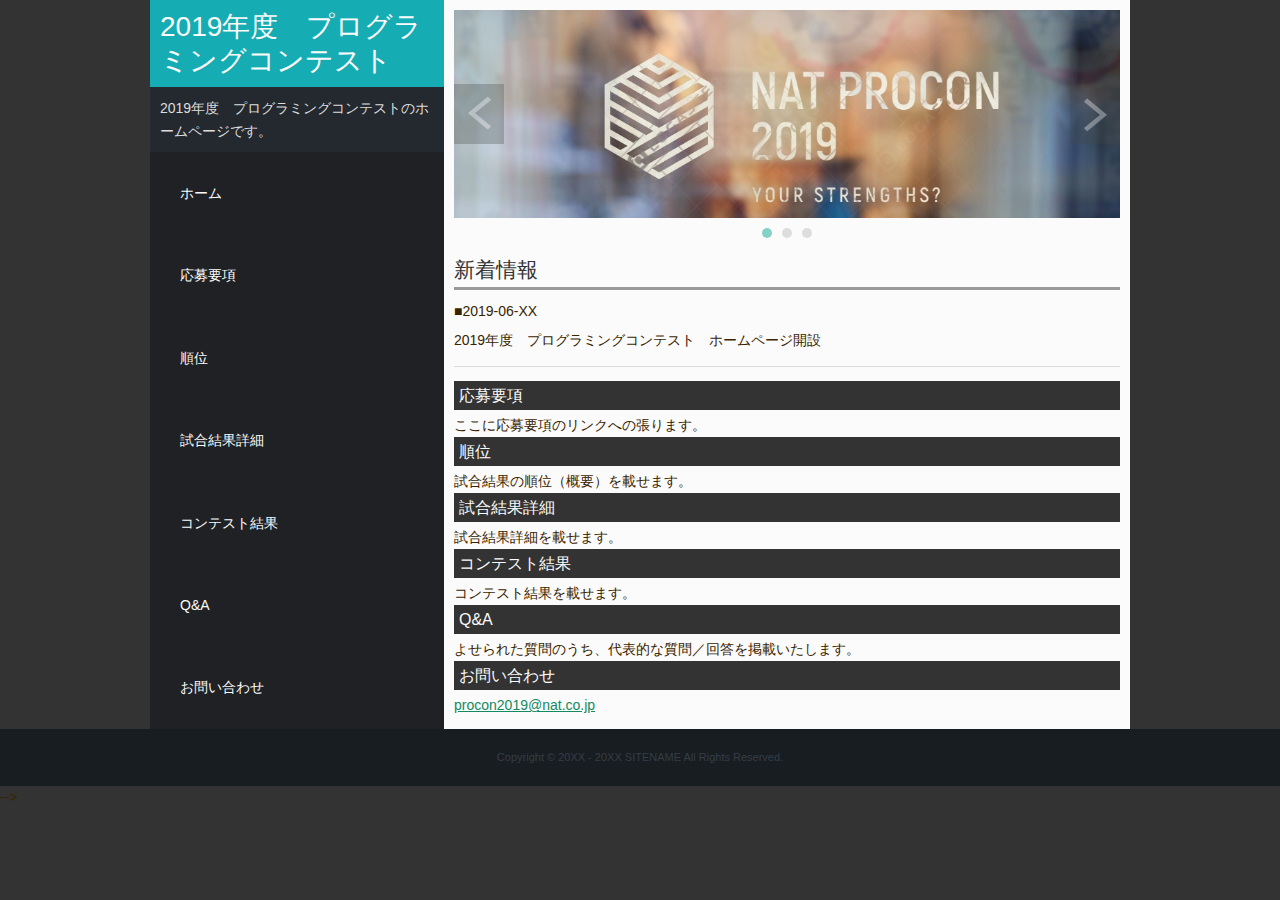
==== docs/index.html @ 1ce61e08 "changes" ====
<!DOCTYPE html>
<html lang="ja">
<head>
<meta charset="utf-8">
<title>2019年度　プログラミングコンテスト</title>
<meta name="viewport" content="width=device-width">
<meta name="keywords" content="">
<meta name="description" content="">
<link rel="stylesheet" type="text/css" href="css/style.css">
<script type="text/javascript" src="js/jquery.js"></script>
<script type="text/javascript" src="js/script.js"></script>
<script type="text/javascript" src="js/jquery.smoothscroll.js"></script>
<script type="text/javascript" src="js/jquery.scrollshow.js"></script>
<script type="text/javascript" src="js/jquery.rollover.js"></script>
<script type="text/javascript" src="js/jquery.slideshow.js"></script>
<script>
$(function($){
	$('html').smoothscroll({easing : 'swing', speed : 1000, margintop : 10});
	$('.totop').scrollshow({position : 500});
	$('.slide').slideshow({
		touch		: true,
		touchDistance : '80',
		bgImage	  : false,
		autoSlide	: true,
		effect	   : 'slide',
		repeat	   : true,
		easing	   : 'swing',
		interval	 : 3000,
		duration	 : 500,
		imgHoverStop : true,
		navHoverStop : true,
		navImg	   : false,
		navImgCustom : false,
		navImgSuffix : ''
	});
	$('.slidePrev img').rollover();
	$('.slideNext img').rollover();
	});
</script>
<!--[if lt IE 9]>
	<script src="js/html5shiv.js"></script>
	<script src="js/css3-mediaqueries.js"></script>
<![endif]-->
</head>
<body>
<div id="contents">
	<div id="sub">
		<header>
			<h1><a href="index.html">2019年度　プログラミングコンテスト</a></h1>
			<p class="summary">
			2019年度　プログラミングコンテストのホームページです。
			</p>
		</header>
		<nav>
			<h3>メニュー<span id="navBtn"><span id="navBtnIcon"></span></span></h3>
			<ul>
				<li><a href="index.html">ホーム</a></li>
				<li><a href="index.html#ouboyoukou">応募要項</a></li>
				<li><a href="index.html#juni">順位</a></li>
				<li><a href="index.html#syousai">試合結果詳細</a></li>
				<li><a href="index.html#kekka">コンテスト結果</a></li>
				<li><a href="index.html#qa">Q&A</a></li>
				<li><a href="index.html#toiawase">お問い合わせ</a></li>
			</ul>
		</nav>
	</div><!-- /#sub -->
	<div id="main">
		<div class="slide">
			<ul class="slideInner">
				<li><a href="index.html"><img src="images/photo01.jpg" alt=""></a></li>
				<li><a href="index.html"><img src="images/photo02.jpg" alt=""></a></li>
				<li><a href="index.html"><img src="images/photo03.jpg" alt=""></a></li>
			</ul>
			<div class="slidePrev"><img src="images/nav_prev.png" alt="前へ"></div>
			<div class="slideNext"><img src="images/nav_next.png" alt="次へ"></div>
			<div class="controlNav"></div>
		</div><!-- /.slide -->
		<h2>新着情報</h2>
		<dl class="info">
		   <dt><span>2019-06-XX</span></dt>
		   <dd>
				 2019年度　プログラミングコンテスト　ホームページ開設
		   </dd>
		</dl>
		<div id="ouboyoukou" class="service">
			<h3>応募要項</h3>
			ここに応募要項のリンクへの張ります。
		</div><!-- /.service -->
		<div id="juni" class="staff">
			<h3>順位</h3>
			試合結果の順位（概要）を載せます。
		</div><!-- /.staff -->
		<div id="syousai" class="staff">
			<h3>試合結果詳細</h3>
			試合結果詳細を載せます。
		</div><!-- /.staff -->
		<div id="kekka" class="staff">
			<h3>コンテスト結果</h3>
			コンテスト結果を載せます。
		</div><!-- /.staff -->
		<div id="qa" class="staff">
			<h3>Q&A</h3>
			よせられた質問のうち、代表的な質問／回答を掲載いたします。
		</div><!-- /.staff -->
		<div id="toiawase" class="staff">
			<h3>お問い合わせ</h3>
			<a href="procon2019@nat.co.jp">procon2019@nat.co.jp</a>
		</div><!-- /.staff -->
	</div><!-- /#main -->
</div><!-- /#contents -->
<!--
<footer>
	<div class="footmenu">
		<ul>
			<li><a href="index.html">HOME</a></li>
			<li><a href="index.html">メニュー・料金</a></li>
			<li><a href="index.html">ご予約</a></li>
			<li><a href="index.html">ブログ</a></li>
			<li><a href="index.html">お問い合わせ</a></li>
			<li><a href="sample.html">SAMPLE</a></li>
		</ul>
	</div><!-- /.footmenu -->
	<div class="copyright">Copyright &#169; 20XX - 20XX SITENAME All Rights Reserved.</div><!-- /.copyright -->
</footer>
-->
<div class="totop"><a href="#"><img src="images/totop.png" alt="ページのトップへ戻る"></a></div><!-- /.totop -->
</body>
</html>
---- docs/css/style.css ----
@charset "UTF-8";

/*================================================
 *  CSSリセット
 ================================================*/
html,body,div,span,object,iframe,h1,h2,h3,h4,h5,h6,p,blockquote,pre,abbr,address,cite,code,del,dfn,em,img,ins,kbd,q,samp,small,strong,sub,sup,var,b,i,dl,dt,dd,ol,ul,li,fieldset,form,label,legend,table,caption,tbody,tfoot,thead,tr,th,td,article,aside,canvas,details,figcaption,figure,footer,header,hgroup,main,menu,nav,section,summary,time,mark,audio,video{margin:0;padding:0;border:0;outline:0;font-size:100%;vertical-align:baseline;background:transparent;font-weight:normal;}body{line-height:1}article,aside,details,figcaption,figure,footer,header,hgroup,menu,nav,section{display:block}ul{list-style:none}blockquote,q{quotes:none}blockquote:before,blockquote:after,q:before,q:after{content:none}a{margin:0;padding:0;font-size:100%;vertical-align:baseline;background:transparent}del{text-decoration:line-through}abbr[title],dfn[title]{border-bottom:1px dotted;cursor:help}table{border-collapse:collapse;border-spacing:0}hr{display:block;height:1px;border:0;border-top:1px solid #ccc;margin:1em 0;padding:0}input,select{vertical-align:middle}

/*================================================
 *  一般・共通設定
 ================================================*/
body {
	font-size:14px;
	color:#382400;
	font-family:"メイリオ",Meiryo,"ヒラギノ角ゴ Pro W3","Hiragino Kaku Gothic Pro",Osaka,"ＭＳ Ｐゴシック","MS PGothic",sans-serif;
	line-height:1.6;
	background:#333;
}

#contents {
	position:relative;
	overflow:hidden;
	width:980px;
	margin:0 auto;
	background:#fbfbfb;
}
@media screen and (min-width:768px) {
	#contents:before {
		position:absolute;
		top:0;
		left:0;
		width:30%;
		height:100%;
		content: '';
		background:#1f2124;
	}
}

#main {
	box-sizing: border-box;
	float:right;
	width:70%;
	padding:10px;
}

#sub {
	box-sizing: border-box;
	float:left;
	width:30%;
}

footer {
	box-sizing: border-box;
	width:980px;
	margin:0 auto;
}

a {
	color:#13895f;
}
a:hover {
	color:#2fa279;
}

h1 {
	color:#fbfbfb;
	font-size:28px;
	line-height:1.2;
}
h1 a {
	color:#fbfbfb;
	text-decoration:none;
}
h1 a:hover {
	color:#85d1c6;
}

h2 {
	margin-bottom:0.5em;
	font-size:21px;
	color:#333;
	border-bottom:3px solid #999;
}

h3 {
	margin-bottom:0.25em;
	padding:2px 5px;
	color:#fbfbfb;
	font-size:16px;
	background:#333;
}

h4 {
	margin-bottom:0.25em;
	font-size:16px;
	color:#15adb3;
}

h5 {
	margin-bottom:0.25em;
	padding:2px;
	font-size:16px;
	border-left:5px solid #15adb3;
	background:#eee;
}

h6 {
	margin-bottom:0.25em;
	color:#382400;
	font-size:14px;
	font-weight:bold;
}

p {
	margin:0 0 1em 0;
}

img {
	vertical-align:bottom;
}

em {
	font-weight:bold;
}

strong {
	font-weight:bold;
	color:#d45451;
}

pre {
	margin:1em 0;
	padding:1em;
}

blockquote {
	margin-bottom:1em;
	padding:1em;
	border:1px dotted #ddd;
	border-left:5px solid #ddd;
}

ul,ol,dl {
	margin:0 0 1em 0;
}
ul li {
	list-style:disc;
}
ol li {
	list-style:decimal;
}
li {
	margin-left:2em;
}

dt {
	margin-bottom:0.5em;
	border-bottom:1px dotted #ddd;
}
dt:before {
	content:"\0025a0";
}
dd {
	margin-bottom:1em;
}

table {
	width:100%;
	margin-bottom:1em;
	border-collapse:collapse;
	border:1px solid #ddd;
	background:#fff;
}
th {
	padding:10px;
	text-align:center;
	vertical-align:middle;
	border:1px solid #ddd;
	background:#eee;
}
td {
	padding:10px;
	text-align:left;
	border:1px solid #ddd;
}

/*================================================
 *  ヘッダー
 ================================================*/
header {
	position:relative;
	background:#15adb3;
}

header h1 {
	padding:10px;
}

.summary {
	margin:0;
	padding:10px;
	color:#ddd;
	background:#23292f;
}

/*================================================
 *  グローバルナビゲーション
 ================================================*/
nav {
	overflow:hidden;
	position:relative;
}
nav h3 {
	display:none;
}
nav ul {
	margin:0;
	padding:0;
}
nav li {
	list-style:none;
	margin:0;
	padding:0;
}
nav li a {
	display:block;
	padding:30px;
	color:#fbfbfb;
	text-decoration:none;
	background:#1f2124;
}
nav li a:hover {
	color:#fbfbfb;
	border-left: 8px solid #139095;
	background:#18191b;
	transition:all 0.2s ease 0s;
}

/*================================================
 *  フッター
 ================================================*/
footer {
	clear:both;
}

.footmenu {
	width:100%;
	padding:20px 0;
	overflow:hidden;
	background:#23292f;
}
.footmenu ul {
	position:relative;
	float:left;
	left:50%;
	margin:0;
	padding:0;
}
.footmenu li {
	position:relative;
	left:-50%;
	float:left;
	list-style:none;
	margin:0;
	padding:0 20px;
	font-size:12px;
	text-align:center;
}
.footmenu a {
	color:#13895f;
	text-decoration:none;
}
.footmenu a:hover {
	color:#fbfbfb;
}

.copyright {
	clear:both;
	padding:20px 0;
	font-size:11px;
	text-align:center;
	color:#333e48;
	background:#181d21;
}

/*================================================
 *  ページトップへの戻り
 ================================================*/
.totop {
	position:fixed;
	bottom:15px;
	right:15px;
}
.totop a {
	display:block;
	text-decoration:none;
}
.totop img {
	background:#15adb3;
}
.totop img:hover {
	background:#14c0c5;
}

/*================================================
 *  クラス
 ================================================*/
.textL {
	text-align:left;
}

.textR {
	text-align:right;
}

.list {
	padding:0 0 0 0.5em;
}
.list li {
	margin:0;
	padding:0 0 0 15px;
	list-style:none;
	background:url(../images/check.png) 0 5px no-repeat;
}

.info dt {
	border-bottom:none;
}
.info dd {
	padding-bottom:1em;
	border-bottom:1px solid #ddd;
}

.service {
	overflow:hidden;
}
.service ul {
	overflow:hidden;
	margin:1.492% -1.492% 0 0;
}
.service li {
	list-style:none;
	float:left;
	width:18.507%;
	margin:0 1.492% 1.492% 0;
}
.service li img {
	width:100%;
}

.staff {
	overflow:hidden;
}

.staff ul {
	overflow:hidden;
	margin:1.492% -1.492% 0 0;
}
.staff li {
	list-style:none;
	float:left;
	width:31.840%;
	margin:0 1.492% 1.492% 0;
}
.staff li:nth-child(3n+1) {
	clear:both;
}
.staff li img {
	width:100%;
	margin-bottom:2.5%;
}

/*================================================
 *  スライドショー
 ================================================*/
.slide {
	position:relative;
	width:100%;
	overflow:hidden;
	position:relative;
	margin-bottom:10px;
}

.slideInner {
	list-style:none;
	margin:0 0 5px 0;
	padding:0;
}
.slideInner li {
	position:absolute;
	width:100%;
	background:#fbfbfb;
	margin:0;
	padding:0;
}
.slideInner li img {
	width:100%;
}

.slidePrev {
	position:absolute;
	display:block;
	width:50px;
	height:60px;
	left:0;
	cursor:pointer;
	z-index:100;
}

.slideNext {
	position:absolute;
	display:block;
	width:50px;
	height:60px;
	right:0;
	cursor:pointer;
	z-index:100;
}

.controlNav {
	position:relative;
	float:left;
	left:50%;
}
.controlNav span {
	position:relative;
	left:-50%;
	float:left;
	margin:5px;
	-webkit-border-radius:5px;
	-moz-border-radius:5px;
	border-radius:5px;
	width:10px;
	height:10px;
	overflow:hidden;
	background:#ddd;
	text-indent:-9999px;
	vertical-align:middle;
}
.controlNav span:hover {
	background:#ccc;
	cursor:pointer;
}
.controlNav span.current {
	background:#85d1c6;
}


/*================================================
 *  タブレット向けデザイン
 ================================================*/
/* スクロールバーを考慮して20px大きいサイズで切り替え */
@media screen and (max-width:979px) {
	#contents {
		box-sizing: border-box;
		width:100%;
	}

	footer {
		width:100%;
	}
}

/*================================================
 *  スマートフォン向けデザイン
 ================================================*/
@media screen and (max-width:767px) {
	#main {
		float:none;
		width:100%;
	}

	#sub {
		float:none;
		width:100%;
	}
	nav {
		display:block;
		position:relative;
		width:100%;
	}
	nav h3 {
		display:block;
		cursor:pointer;
		margin-bottom:0;
		padding:10px;
		color:#ddd;
		background:#181d21;
		border:none;
	}
	nav li a {
		padding:10px 30px;
	}

	#navBtn {
		display:inline-block;
		position:absolute;
		top:10px;
		right:10px;
		width:30px;
		height:30px;
		border-radius:5%;
		background:#2a2a2a;
	}
	#navBtnIcon {
		display:block;
		position:absolute;
		top:50%;
		left:50%;
		width:14px;
		height:2px;
		margin:-1px 0 0 -7px;
		background:#15adb3;
		transition:.2s;
	}
	#navBtnIcon:before,
	#navBtnIcon:after {
		display:block;
		content:'';
		position:absolute;
		top:50%;
		left:0;
		width:14px;
		height:2px;
		background:#15adb3;
		transition:0.3s;
	}
	#navBtnIcon:before {
		margin-top:-6px;
	}
	#navBtnIcon:after {
		margin-top:4px;
	}
	#navBtn .close {
		background:transparent;
	}
	#navBtn .close:before,
	#navBtn .close:after {
		margin-top:0;
	}
	#navBtn .close:before {
		transform:rotate(-45deg);
		-webkit-transform:rotate(-45deg);
	}
	#navBtn .close:after {
		transform:rotate(-135deg);
		-webkit-transform:rotate(-135deg);
	}

	.service li {
		width:23.507%;
	}

	.staff li {
		width:48.507%;
	}
	.staff li:nth-child(2n+1) {
		clear:both;
	}
	.staff li:nth-child(3n+1) {
		clear:none;
		float:left;
	}
}
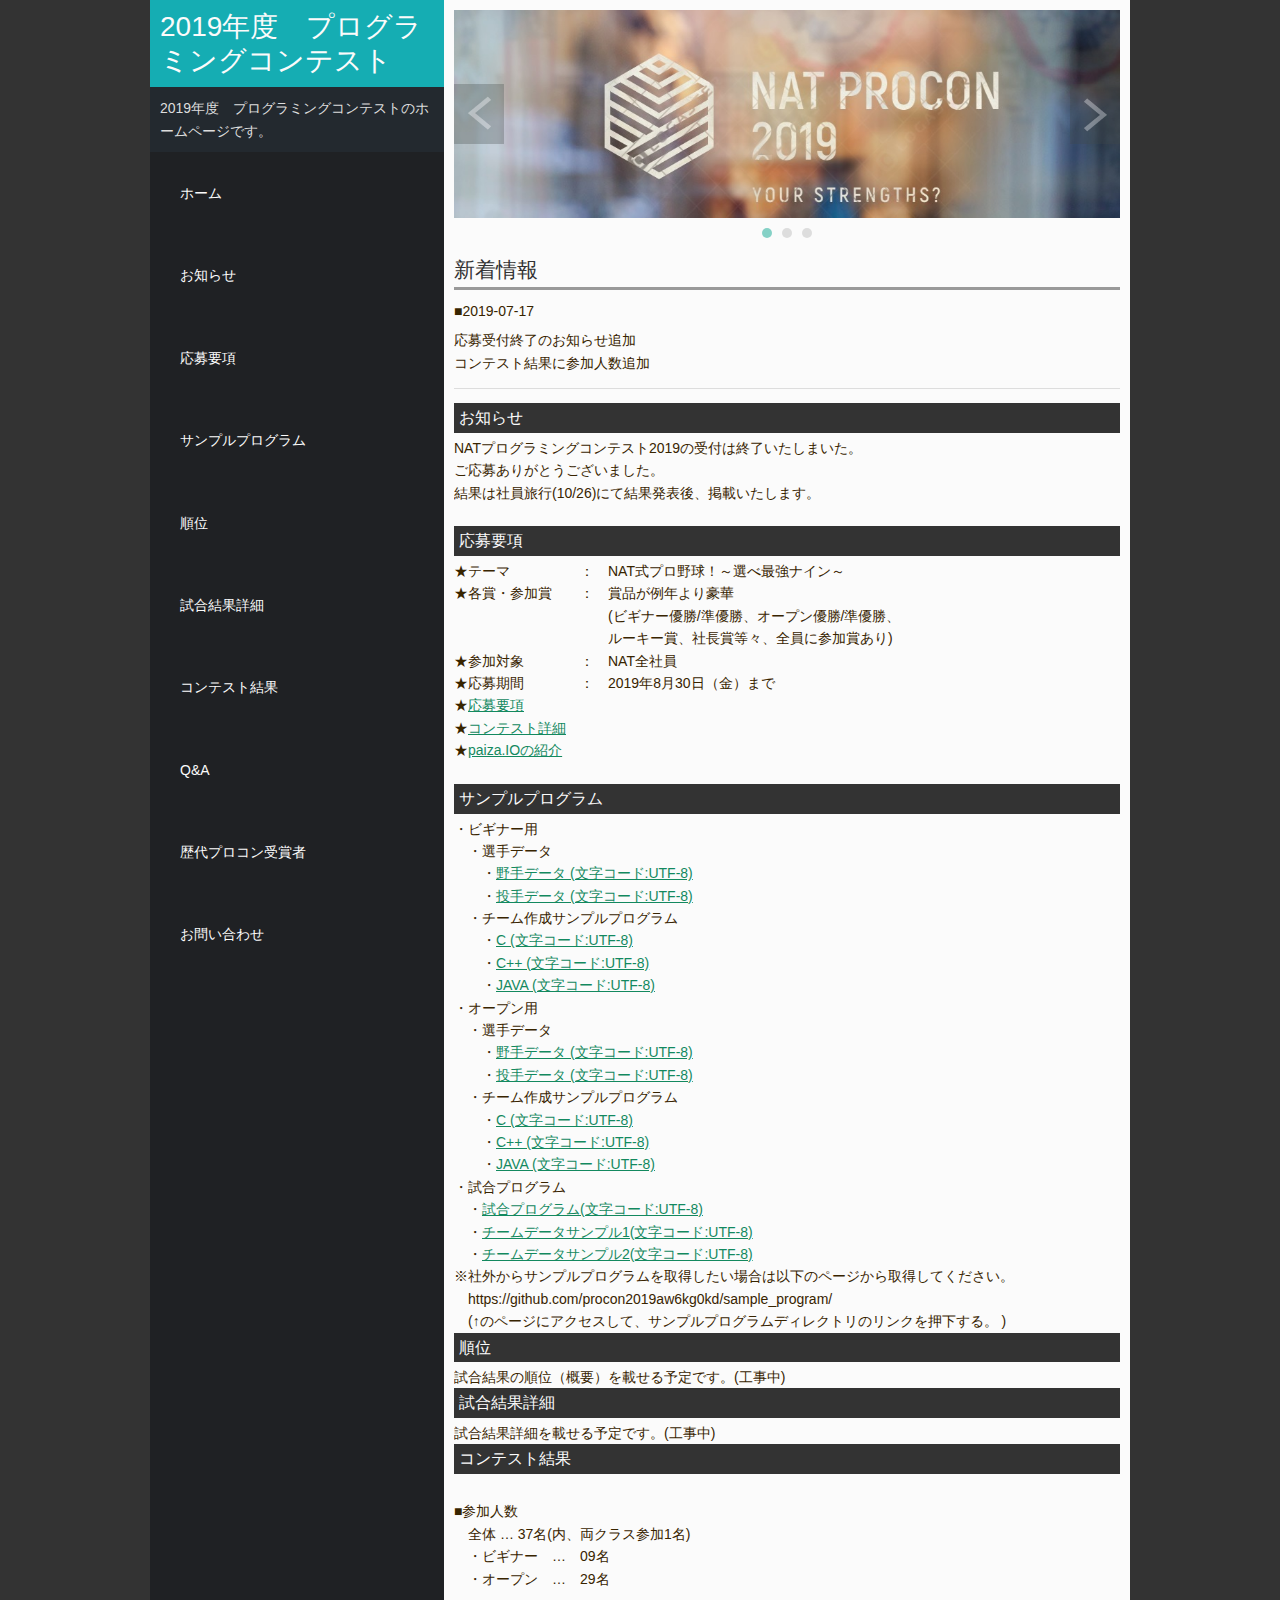
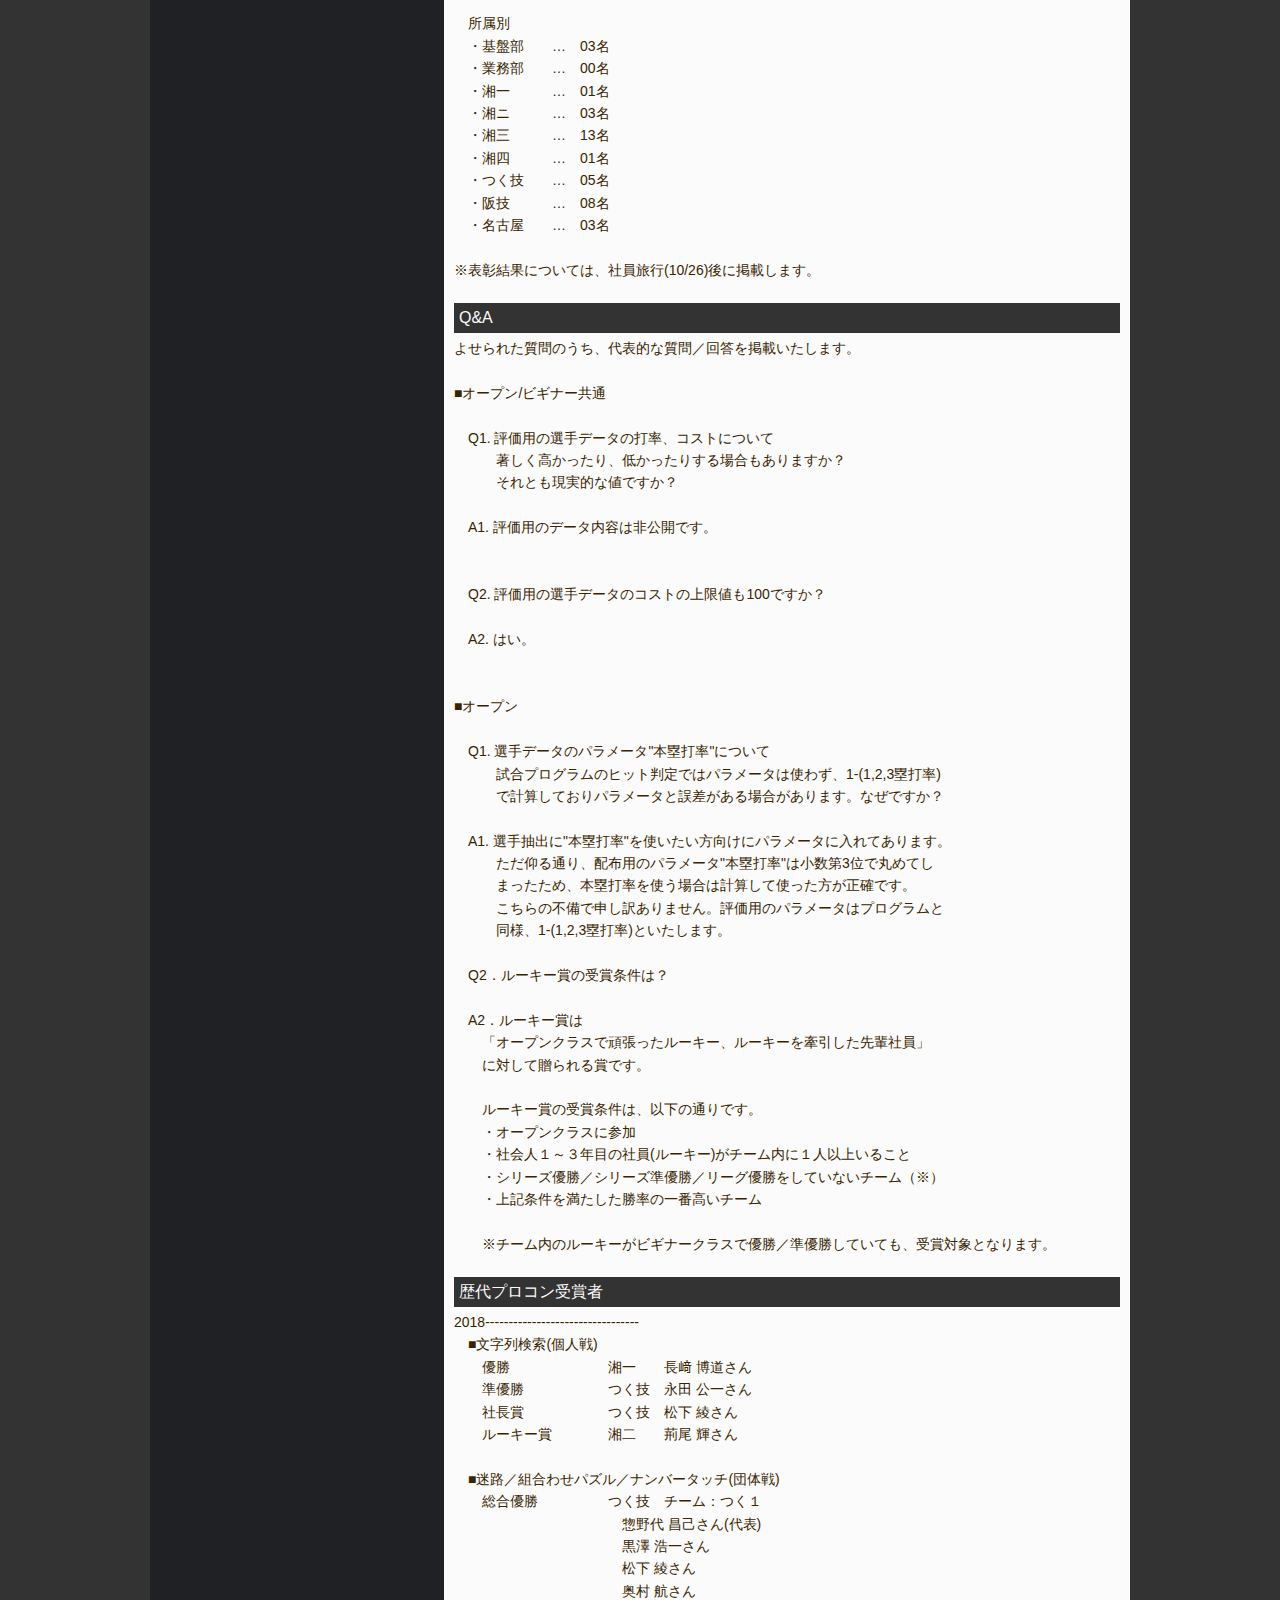
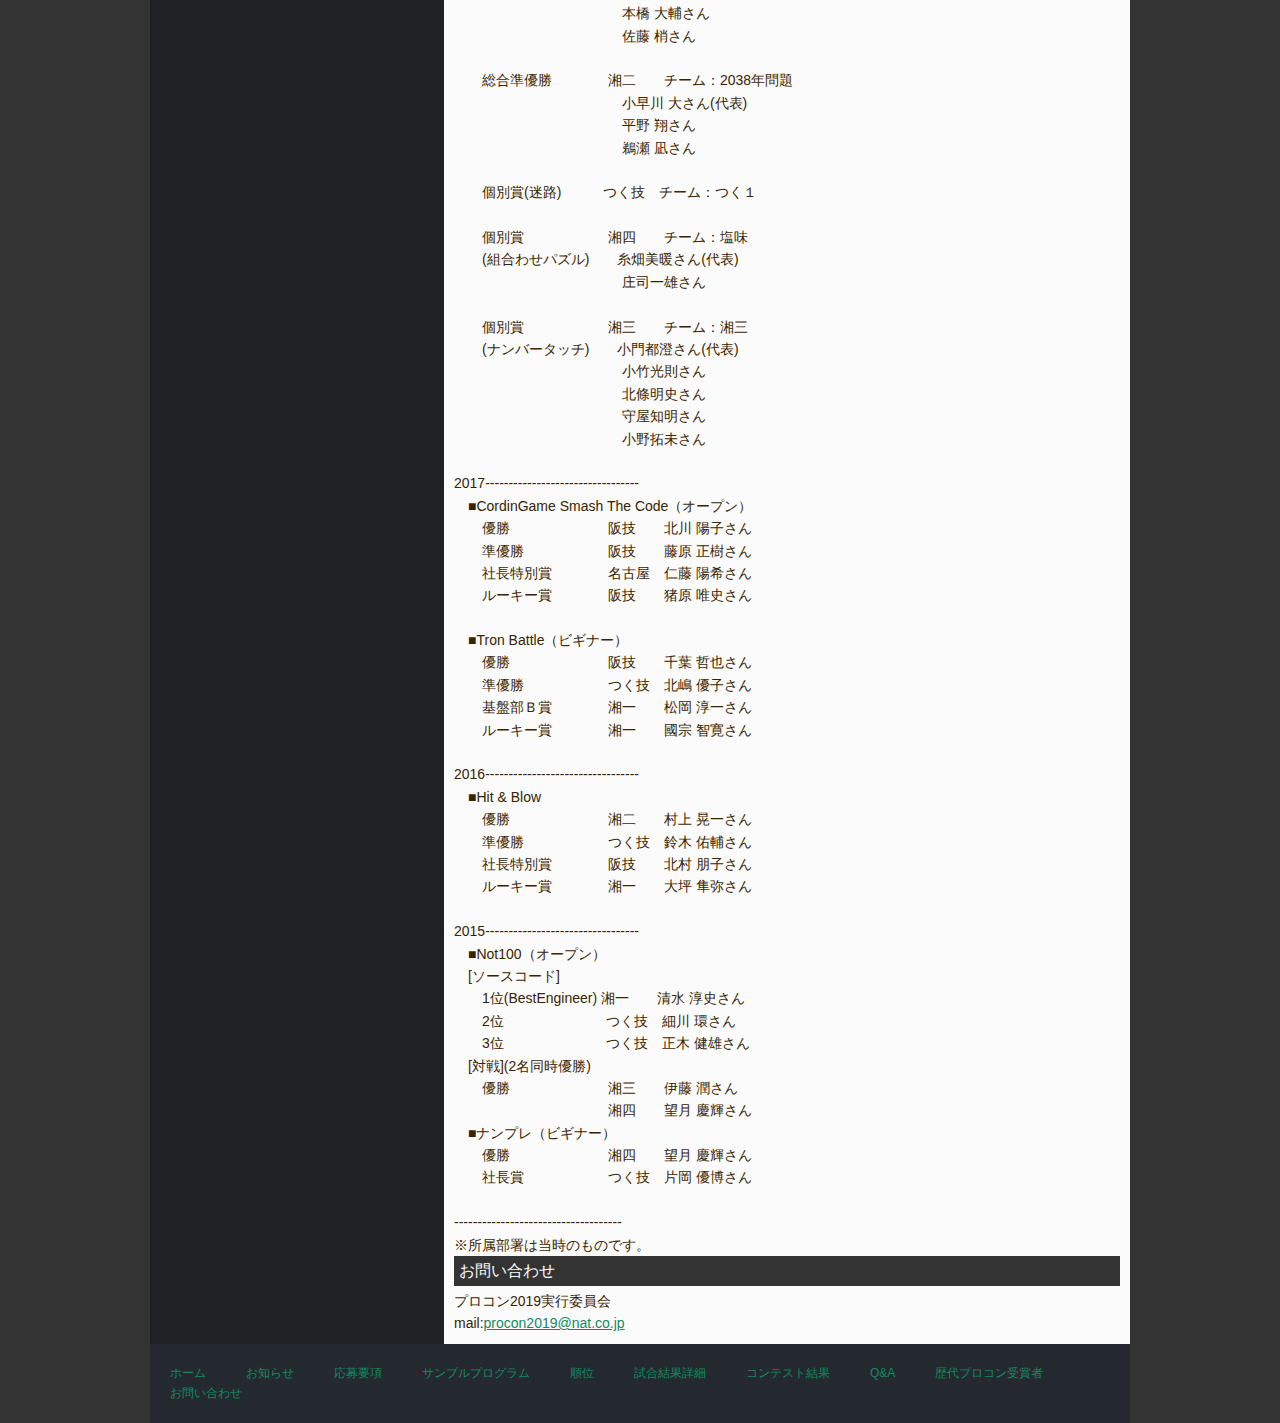
==== commit cb6c810d: "index更新" ====
--- a/docs/index.html
+++ b/docs/index.html
@@ -55,11 +55,14 @@
 			<h3>メニュー<span id="navBtn"><span id="navBtnIcon"></span></span></h3>
 			<ul>
 				<li><a href="index.html">ホーム</a></li>
+				<li><a href="index.html#oshirase">お知らせ</a></li>
 				<li><a href="index.html#ouboyoukou">応募要項</a></li>
+				<li><a href="index.html#ouboyoukou">サンプルプログラム</a></li>
 				<li><a href="index.html#juni">順位</a></li>
 				<li><a href="index.html#syousai">試合結果詳細</a></li>
 				<li><a href="index.html#kekka">コンテスト結果</a></li>
 				<li><a href="index.html#qa">Q&A</a></li>
+				<li><a href="index.html#jusyou">歴代プロコン受賞者</a></li>
 				<li><a href="index.html#toiawase">お問い合わせ</a></li>
 			</ul>
 		</nav>
@@ -77,52 +80,258 @@
 		</div><!-- /.slide -->
 		<h2>新着情報</h2>
 		<dl class="info">
-		   <dt><span>2019-06-XX</span></dt>
+		   <dt><span>2019-07-17</span></dt>
+		   <dd>
+				応募受付終了のお知らせ追加<br/>
+				コンテスト結果に参加人数追加
+		   </dd>
+		</dl>
+<!--
+		<dl class="info">
+		   <dt><span>2019-07-17</span></dt>
+		   <dd>
+				Q&A情報追加</br>
+				サンプルプログラムデータを社外からアクセスできるリンク追加
+		   </dd>
+		</dl>
+		<dl class="info">
+		   <dt><span>2019-07-02</span></dt>
+		   <dd>
+				Q&A情報追加
+		   </dd>
+		</dl>
+		<dl class="info">
+		   <dt><span>2019-06-18</span></dt>
+		   <dd>
+				歴代プロコン受賞者掲載追加<br/>
+				応募要項追加
+		   </dd>
+		</dl>
+		<dl class="info">
+		   <dt><span>2019-06-11</span></dt>
 		   <dd>
 				 2019年度　プログラミングコンテスト　ホームページ開設
 		   </dd>
 		</dl>
+-->
+		<div id="oshirase" class="service">
+			<h3>お知らせ</h3>
+			NATプログラミングコンテスト2019の受付は終了いたしまいた。<br/>
+			ご応募ありがとうございました。<br/>
+			結果は社員旅行(10/26)にて結果発表後、掲載いたします。<br/>
+			<br/>
+		</div>
 		<div id="ouboyoukou" class="service">
 			<h3>応募要項</h3>
-			ここに応募要項のリンクへの張ります。
+			★テーマ　　　　　：　NAT式プロ野球！～選べ最強ナイン～<br/>
+			★各賞・参加賞　　：　賞品が例年より豪華<br/>
+			　　　　　　　　　　　(ビギナー優勝/準優勝、オープン優勝/準優勝、<br/>
+			　　　　　　　　　　　ルーキー賞、社長賞等々、全員に参加賞あり)<br/>
+			★参加対象　　　　：　NAT全社員<br/>
+			★応募期間　　　　：　2019年8月30日（金）まで<br/>
+			★<a href="guide/01_コンテスト案内_応募要項.pdf">応募要項</a><br/>
+			★<a href="guide/02_コンテスト案内_コンテスト詳細.pdf">コンテスト詳細</a><br/>
+			★<a href="guide/03_コンテスト案内_paiza.IOの紹介.pdf">paiza.IOの紹介</a><br/>
+			<br/>
+		</div><!-- /.service -->
+		<div id="ouboyoukou" class="service">
+			<h3>サンプルプログラム</h3>
+			・ビギナー用<br/>
+			　・選手データ<br/>
+			　　・<a href="guide/program/data/Batter_Beginner.dat">野手データ (文字コード:UTF-8)</a><br/>
+			　　・<a href="guide/program/data/Pitcher_Beginner.dat">投手データ (文字コード:UTF-8)</a><br/>
+			　・チーム作成サンプルプログラム<br/>
+			　　・<a href="guide/program/sample/beginner_C/main.c">C (文字コード:UTF-8)</a><br/>
+			　　・<a href="guide/program/sample/beginner_cpp/main.cpp">C++ (文字コード:UTF-8)</a><br/>
+			　　・<a href="guide/program/sample/beginner_java/src/Main.java">JAVA (文字コード:UTF-8)</a><br/>
+			・オープン用<br/>
+			　・選手データ<br/>
+			　　・<a href="guide/program/data/Batter_Open.dat">野手データ (文字コード:UTF-8)</a><br/>
+			　　・<a href="guide/program/data/Pitcher_Open.dat">投手データ (文字コード:UTF-8)</a><br/>
+			　・チーム作成サンプルプログラム<br/>
+			　　・<a href="guide/program/sample/open_C/main.c">C (文字コード:UTF-8)</a><br/>
+			　　・<a href="guide/program/sample/open_cpp/main.cpp">C++ (文字コード:UTF-8)</a><br/>
+			　　・<a href="guide/program/sample/open_java/src/Main.java">JAVA (文字コード:UTF-8)</a><br/>
+			・試合プログラム<br/>
+			　・<a href="guide/program/game/main.cpp">試合プログラム(文字コード:UTF-8)</a><br/>
+			　・<a href="guide/program/team/xxx_BatFirstTeam.dat">チームデータサンプル1(文字コード:UTF-8)</a><br/>
+			　・<a href="guide/program/team/xxx_BatSecondTeam.dat">チームデータサンプル2(文字コード:UTF-8)</a><br/>
+			※社外からサンプルプログラムを取得したい場合は以下のページから取得してください。<br/>
+			　https://github.com/procon2019aw6kg0kd/sample_program/<br/>
+			　(↑のページにアクセスして、サンプルプログラムディレクトリのリンクを押下する。 )
 		</div><!-- /.service -->
 		<div id="juni" class="staff">
 			<h3>順位</h3>
-			試合結果の順位（概要）を載せます。
+			試合結果の順位（概要）を載せる予定です。(工事中)
 		</div><!-- /.staff -->
 		<div id="syousai" class="staff">
 			<h3>試合結果詳細</h3>
-			試合結果詳細を載せます。
+			試合結果詳細を載せる予定です。(工事中)
 		</div><!-- /.staff -->
 		<div id="kekka" class="staff">
 			<h3>コンテスト結果</h3>
-			コンテスト結果を載せます。
+			<br/>
+			■参加人数<br/>
+			　全体 … 37名(内、両クラス参加1名)</br>
+			　・ビギナー　…　09名</br>
+			　・オープン　…　29名</br>
+			<br/>
+			　所属別</br>
+			　・基盤部　　…　03名</br>
+			　・業務部　　…　00名</br>
+			　・湘一　　　…　01名</br>
+			　・湘ニ　　　…　03名</br>
+			　・湘三　　　…　13名</br>
+			　・湘四　　　…　01名</br>
+			　・つく技　　…　05名</br>
+			　・阪技　　　…　08名</br>
+			　・名古屋　　…　03名</br>
+			<br/>
+			※表彰結果については、社員旅行(10/26)後に掲載します。<br/>
+			<br/>
 		</div><!-- /.staff -->
 		<div id="qa" class="staff">
 			<h3>Q&A</h3>
-			よせられた質問のうち、代表的な質問／回答を掲載いたします。
+			よせられた質問のうち、代表的な質問／回答を掲載いたします。<br/>
+			<br/>
+			■オープン/ビギナー共通<br/>
+<br/>
+　Q1. 評価用の選手データの打率、コストについて<br/>
+　　　著しく高かったり、低かったりする場合もありますか？<br/>
+　　　それとも現実的な値ですか？<br/>
+<br/>
+　A1. 評価用のデータ内容は非公開です。<br/>
+<br/>
+<br/>
+　Q2. 評価用の選手データのコストの上限値も100ですか？<br/>
+<br/>
+　A2. はい。<br/>
+<br/>
+<br/>
+■オープン<br/>
+<br/>
+　Q1. 選手データのパラメータ"本塁打率"について<br/>
+　　　試合プログラムのヒット判定ではパラメータは使わず、1-(1,2,3塁打率)<br/>
+　　　で計算しておりパラメータと誤差がある場合があります。なぜですか？<br/>
+<br/>
+　A1. 選手抽出に"本塁打率"を使いたい方向けにパラメータに入れてあります。<br/>
+　　　ただ仰る通り、配布用のパラメータ"本塁打率"は小数第3位で丸めてし<br/>
+　　　まったため、本塁打率を使う場合は計算して使った方が正確です。<br/>
+　　　こちらの不備で申し訳ありません。評価用のパラメータはプログラムと<br/>
+　　　同様、1-(1,2,3塁打率)といたします。 <br/>
+<br/>
+　Q2．ルーキー賞の受賞条件は？<br/>
+<br/>
+　A2．ルーキー賞は<br/>
+　　「オープンクラスで頑張ったルーキー、ルーキーを牽引した先輩社員」<br/>
+　　に対して贈られる賞です。<br/>
+<br/>
+　　ルーキー賞の受賞条件は、以下の通りです。<br/>
+　　・オープンクラスに参加<br/>
+　　・社会人１～３年目の社員(ルーキー)がチーム内に１人以上いること<br/>
+　　・シリーズ優勝／シリーズ準優勝／リーグ優勝をしていないチーム（※）<br/>
+　　・上記条件を満たした勝率の一番高いチーム<br/>
+<br/>
+　　※チーム内のルーキーがビギナークラスで優勝／準優勝していても、受賞対象となります。<br/>
+<br/>
+		</div><!-- /.staff -->
+		<div id="jusyou" class="staff">
+			<h3>歴代プロコン受賞者</h3>
+			2018---------------------------------<br/>
+			　■文字列検索(個人戦)<br/>
+			　　優勝　　　　　　　湘一　　長﨑 博道さん<br/>
+			　　準優勝　　　　　　つく技　永田 公一さん<br/>
+			　　社長賞　　　　　　つく技　松下 綾さん<br/>
+			　　ルーキー賞　　　　湘二　　荊尾 輝さん<br/>
+			<br/>
+			　■迷路／組合わせパズル／ナンバータッチ(団体戦)<br/>
+			　　総合優勝　　　　　つく技　チーム：つく１<br/>
+			　　　　　　　　　　　　惣野代 昌己さん(代表)<br/>
+			　　　　　　　　　　　　黒澤 浩一さん<br/>
+			　　　　　　　　　　　　松下 綾さん<br/>
+			　　　　　　　　　　　　奥村 航さん<br/>
+			　　　　　　　　　　　　本橋 大輔さん<br/>
+			　　　　　　　　　　　　佐藤 梢さん<br/>
+			<br/>
+			　　総合準優勝　　　　湘二　　チーム：2038年問題<br/>
+			　　　　　　　　　　　　小早川 大さん(代表)<br/>
+			　　　　　　　　　　　　平野 翔さん<br/>
+			　　　　　　　　　　　　鵜瀬 凪さん<br/>
+			<br/>
+			　　個別賞(迷路)　　　つく技　チーム：つく１<br/>
+			<br/>
+			　　個別賞　　　　　　湘四　　チーム：塩味<br/>
+			　　(組合わせパズル)　　糸畑美暖さん(代表)<br/>
+			　　　　　　　　　　　　庄司一雄さん<br/>
+			<br/>
+			　　個別賞　　　　　　湘三　　チーム：湘三<br/>
+			　　(ナンバータッチ)　　小門都澄さん(代表)<br/>
+			　　　　　　　　　　　　小竹光則さん<br/>
+			　　　　　　　　　　　　北條明史さん<br/>
+			　　　　　　　　　　　　守屋知明さん<br/>
+			　　　　　　　　　　　　小野拓未さん<br/>
+			<br/>
+			2017---------------------------------<br/>
+			　■CordinGame Smash The Code（オープン）<br/>
+			　　優勝　　　　　　　阪技　　北川 陽子さん<br/>
+			　　準優勝　　　　　　阪技　　藤原 正樹さん<br/>
+			　　社長特別賞　　　　名古屋　仁藤 陽希さん<br/>
+			　　ルーキー賞　　　　阪技　　猪原 唯史さん<br/>
+			　<br/>
+			　■Tron Battle（ビギナー）<br/>
+			　　優勝　　　　　　　阪技　　千葉 哲也さん<br/>
+			　　準優勝　　　　　　つく技　北嶋 優子さん<br/>
+			　　基盤部Ｂ賞　　　　湘一　　松岡 淳一さん<br/>
+			　　ルーキー賞　　　　湘一　　國宗 智寛さん<br/>
+			　<br/>
+			2016---------------------------------<br/>
+			　■Hit & Blow<br/>
+			　　優勝　　　　　　　湘二　　村上 晃一さん<br/>
+			　　準優勝　　　　　　つく技　鈴木 佑輔さん<br/>
+			　　社長特別賞　　　　阪技　　北村 朋子さん<br/>
+			　　ルーキー賞　　　　湘一　　大坪 隼弥さん<br/>
+			　<br/>
+			2015---------------------------------<br/>
+			　■Not100（オープン）<br/>
+			　[ソースコード]<br/>
+			　　1位(BestEngineer) 湘一　　清水 淳史さん<br/>
+			　　2位 　　　　　　　つく技　細川 環さん<br/>
+			　　3位 　　　　　　　つく技　正木 健雄さん<br/>
+			　[対戦](2名同時優勝)<br/>
+			　　優勝　　　　　　　湘三　　伊藤 潤さん<br/>
+			　　　　　　　　　　　湘四　　望月 慶輝さん<br/>
+			　■ナンプレ（ビギナー）<br/>
+			　　優勝　　　　　　　湘四　　望月 慶輝さん<br/>
+			　　社長賞　　　　　　つく技　片岡 優博さん<br/>
+			　<br/>
+			------------------------------------<br/>
+			※所属部署は当時のものです。<br/>
 		</div><!-- /.staff -->
 		<div id="toiawase" class="staff">
 			<h3>お問い合わせ</h3>
-			<a href="procon2019@nat.co.jp">procon2019@nat.co.jp</a>
+			プロコン2019実行委員会<br/>
+			mail:<a href="mailto:procon2019@nat.co.jp">procon2019@nat.co.jp</a>
 		</div><!-- /.staff -->
 	</div><!-- /#main -->
 </div><!-- /#contents -->
-<!--
+
 <footer>
 	<div class="footmenu">
 		<ul>
-			<li><a href="index.html">HOME</a></li>
-			<li><a href="index.html">メニュー・料金</a></li>
-			<li><a href="index.html">ご予約</a></li>
-			<li><a href="index.html">ブログ</a></li>
-			<li><a href="index.html">お問い合わせ</a></li>
-			<li><a href="sample.html">SAMPLE</a></li>
+			<li><a href="index.html">ホーム</a></li>
+			<li><a href="index.html#oshirase">お知らせ</a></li>
+			<li><a href="index.html#ouboyoukou">応募要項</a></li>
+			<li><a href="index.html#ouboyoukou">サンプルプログラム</a></li>
+			<li><a href="index.html#juni">順位</a></li>
+			<li><a href="index.html#syousai">試合結果詳細</a></li>
+			<li><a href="index.html#kekka">コンテスト結果</a></li>
+			<li><a href="index.html#qa">Q&A</a></li>
+			<li><a href="index.html#jusyou">歴代プロコン受賞者</a></li>
+			<li><a href="index.html#toiawase">お問い合わせ</a></li>
 		</ul>
 	</div><!-- /.footmenu -->
-	<div class="copyright">Copyright &#169; 20XX - 20XX SITENAME All Rights Reserved.</div><!-- /.copyright -->
 </footer>
--->
+
 <div class="totop"><a href="#"><img src="images/totop.png" alt="ページのトップへ戻る"></a></div><!-- /.totop -->
 </body>
 </html>